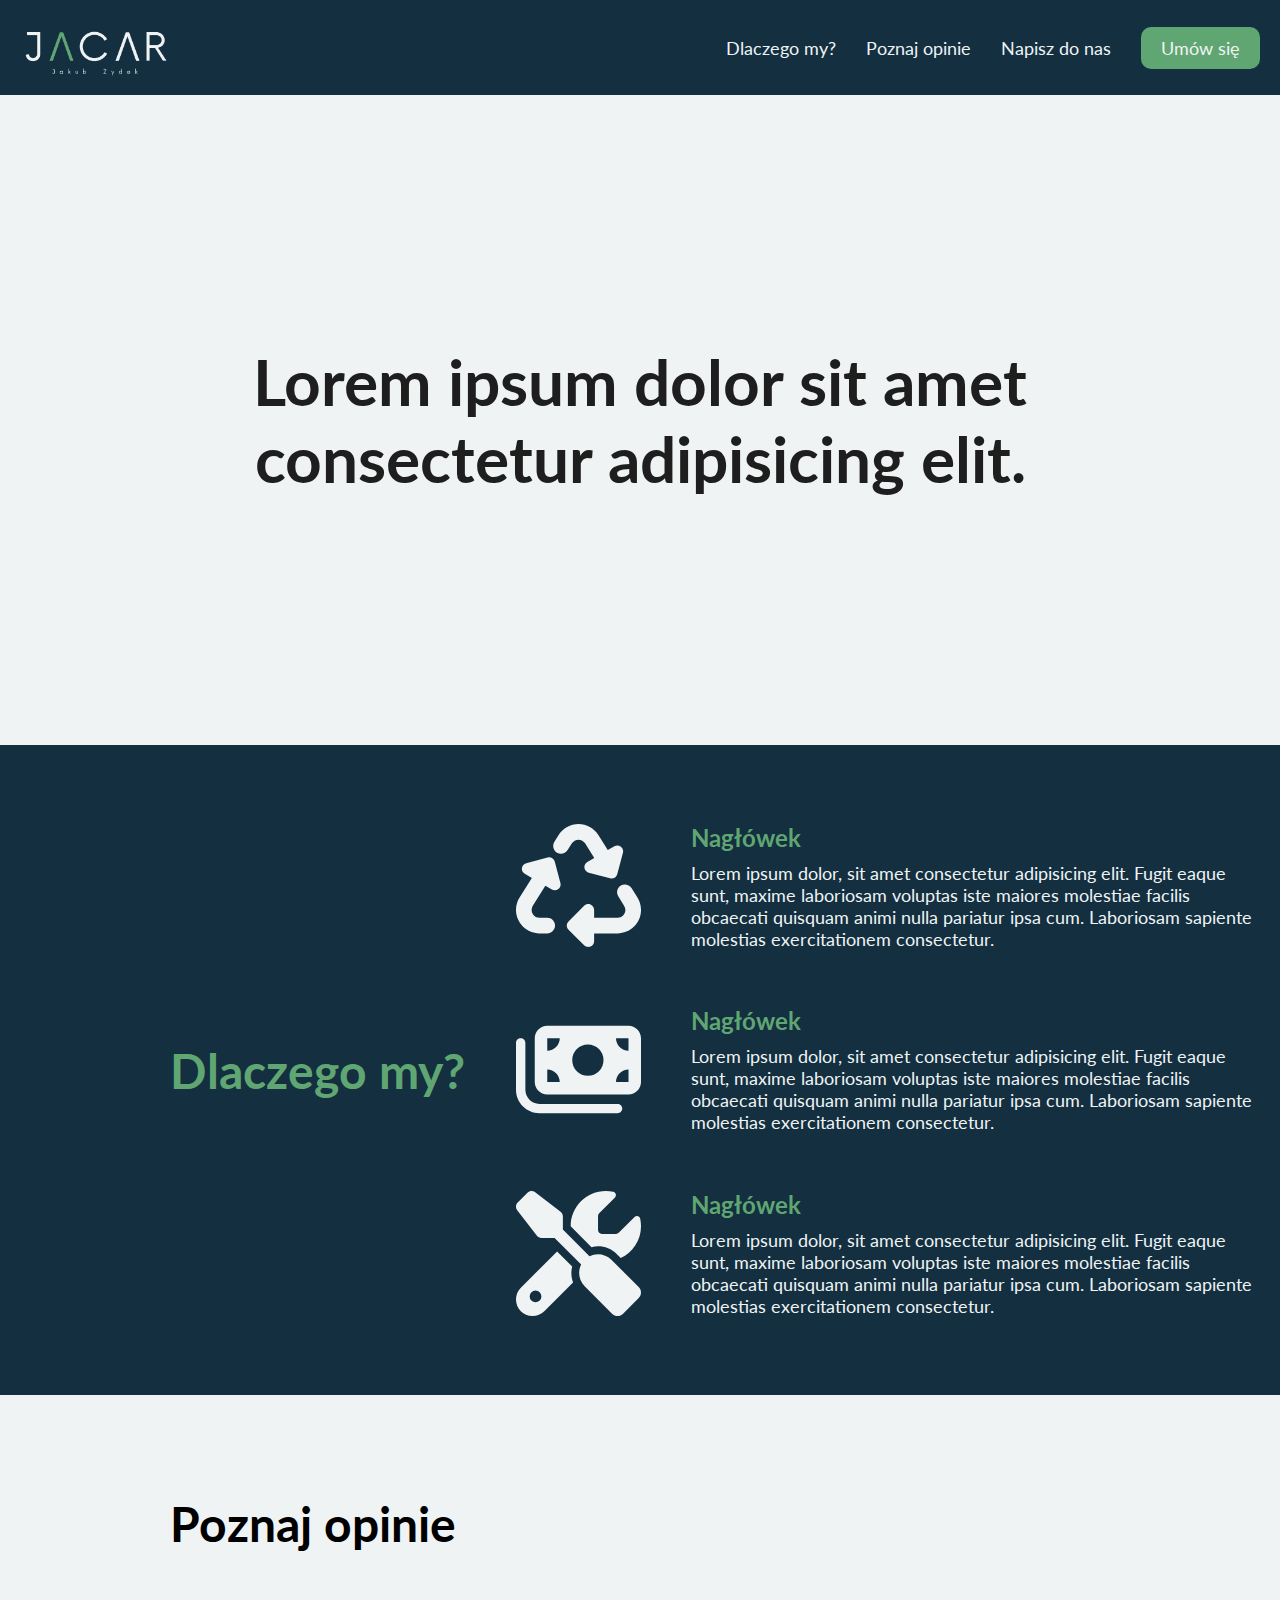
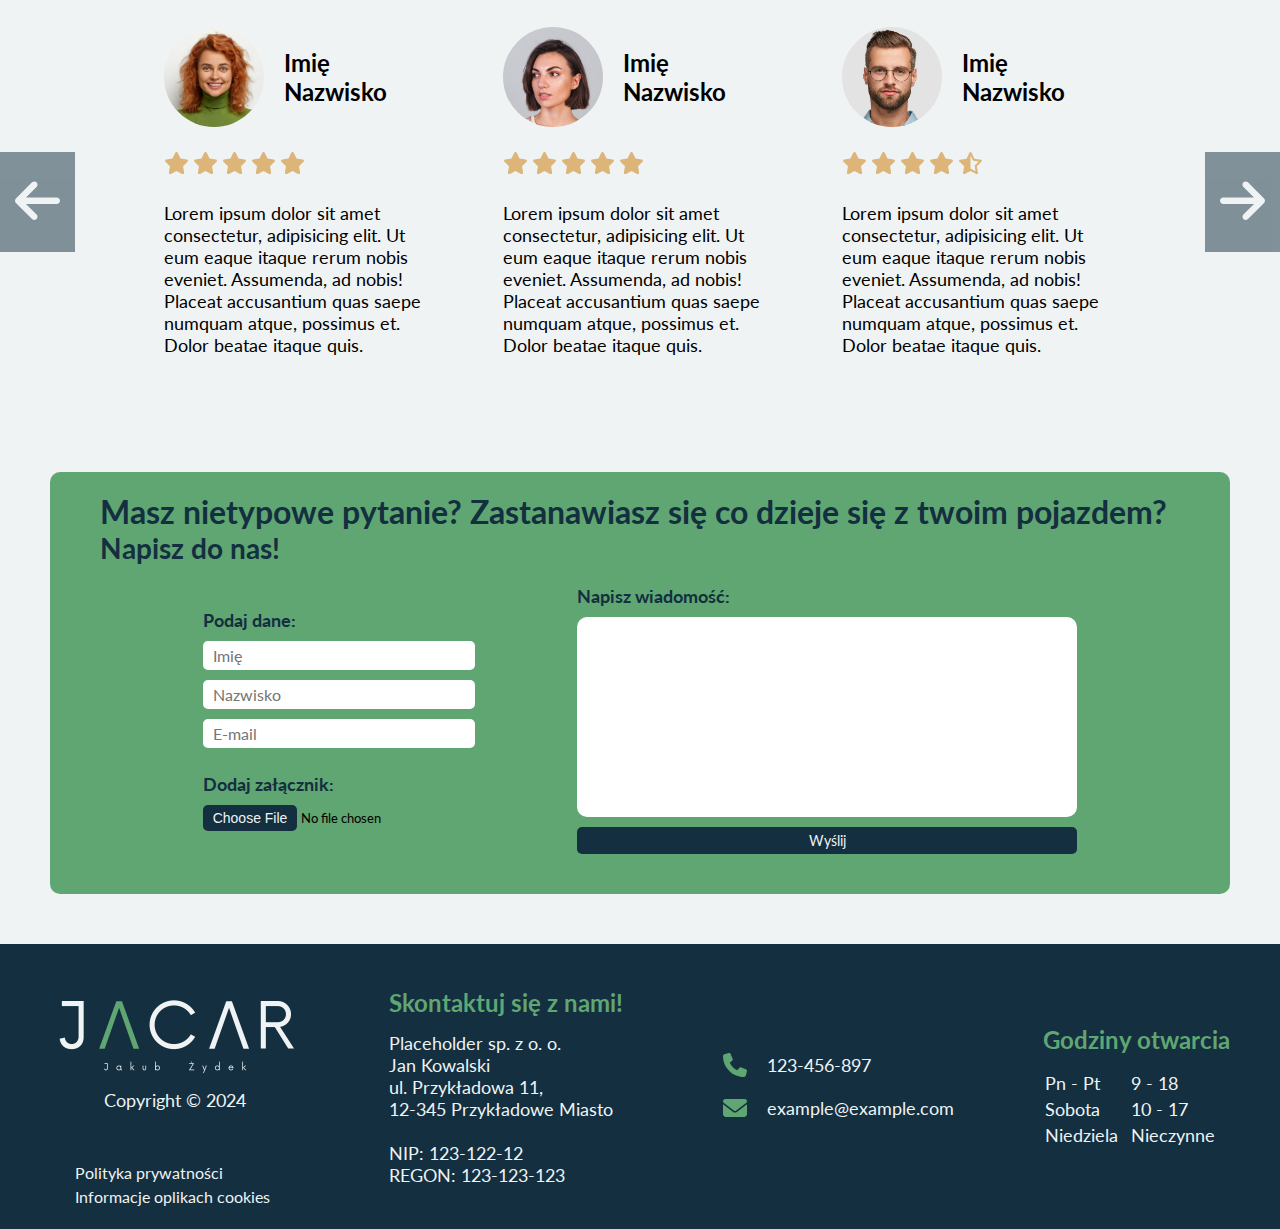
==== index.html @ 9bfd4aa4 "Initial commit" ====
<!DOCTYPE html>
<html lang="pl">
<head>
    <meta charset="UTF-8">
    <meta name="viewport" content="width=device-width, initial-scale=1.0">
    <title>Jacar - Warsztat Mechaniki Pojazdowej</title>
    <link rel="preconnect" href="https://fonts.googleapis.com">
    <link rel="preconnect" href="https://fonts.gstatic.com" crossorigin>
    <link href="https://fonts.googleapis.com/css2?family=Lato:ital,wght@0,100;0,300;0,400;0,700;0,900;1,100;1,300;1,400;1,700;1,900&display=swap" rel="stylesheet">
    <link rel="stylesheet" href="./style.css">
</head>
<body>
    <header>
        <nav>
            <img src="./assets/logo.png" alt="logo" class="logo-header">
            <ul class="menu">
                <li><a href="#why-us">Dlaczego my?</a></li> <!-- będzie: Strona główna -->
                <li><a href="#testimonials">Poznaj opinie</a></li> <!-- będzie: Poznaj ekipę -->
                <li><a href="#contact-form">Napisz do nas</a></li> <!-- będzie: Usługi -->
                <li><a href="#">Umów się</a></li>
            </ul>
        </nav>
        <div class="hero">
            <div class="hero-image">
                <h1>Lorem ipsum dolor sit amet consectetur adipisicing elit.</h1>
            </div>
        </div>
    </header>
    <main>
        <div id="why-us" class="why-us">
            <h2>Dlaczego my?</h2>
            <ul>
                <li>
                    <svg xmlns="http://www.w3.org/2000/svg" viewBox="0 0 512 512"><!--!Font Awesome Free 6.5.2 by @fontawesome - https://fontawesome.com License - https://fontawesome.com/license/free Copyright 2024 Fonticons, Inc.--><path d="M174.7 45.1C192.2 17 223 0 256 0s63.8 17 81.3 45.1l38.6 61.7 27-15.6c8.4-4.9 18.9-4.2 26.6 1.7s11.1 15.9 8.6 25.3l-23.4 87.4c-3.4 12.8-16.6 20.4-29.4 17l-87.4-23.4c-9.4-2.5-16.3-10.4-17.6-20s3.4-19.1 11.8-23.9l28.4-16.4L283 79c-5.8-9.3-16-15-27-15s-21.2 5.7-27 15l-17.5 28c-9.2 14.8-28.6 19.5-43.6 10.5c-15.3-9.2-20.2-29.2-10.7-44.4l17.5-28zM429.5 251.9c15-9 34.4-4.3 43.6 10.5l24.4 39.1c9.4 15.1 14.4 32.4 14.6 50.2c.3 53.1-42.7 96.4-95.8 96.4L320 448v32c0 9.7-5.8 18.5-14.8 22.2s-19.3 1.7-26.2-5.2l-64-64c-9.4-9.4-9.4-24.6 0-33.9l64-64c6.9-6.9 17.2-8.9 26.2-5.2s14.8 12.5 14.8 22.2v32l96.2 0c17.6 0 31.9-14.4 31.8-32c0-5.9-1.7-11.7-4.8-16.7l-24.4-39.1c-9.5-15.2-4.7-35.2 10.7-44.4zm-364.6-31L36 204.2c-8.4-4.9-13.1-14.3-11.8-23.9s8.2-17.5 17.6-20l87.4-23.4c12.8-3.4 26 4.2 29.4 17L182 241.2c2.5 9.4-.9 19.3-8.6 25.3s-18.2 6.6-26.6 1.7l-26.5-15.3L68.8 335.3c-3.1 5-4.8 10.8-4.8 16.7c-.1 17.6 14.2 32 31.8 32l32.2 0c17.7 0 32 14.3 32 32s-14.3 32-32 32l-32.2 0C42.7 448-.3 404.8 0 351.6c.1-17.8 5.1-35.1 14.6-50.2l50.3-80.5z"/></svg>
                    <div>
                        <h3>Nagłówek</h3>
                        <p>Lorem ipsum dolor, sit amet consectetur adipisicing elit. Fugit eaque sunt, maxime laboriosam voluptas iste maiores molestiae facilis obcaecati quisquam animi nulla pariatur ipsa cum. Laboriosam sapiente molestias exercitationem consectetur.</p>
                    </div>
                </li>
                <li>
                    <svg xmlns="http://www.w3.org/2000/svg" viewBox="0 0 640 512"><!--!Font Awesome Free 6.5.2 by @fontawesome - https://fontawesome.com License - https://fontawesome.com/license/free Copyright 2024 Fonticons, Inc.--><path d="M96 96V320c0 35.3 28.7 64 64 64H576c35.3 0 64-28.7 64-64V96c0-35.3-28.7-64-64-64H160c-35.3 0-64 28.7-64 64zm64 160c35.3 0 64 28.7 64 64H160V256zM224 96c0 35.3-28.7 64-64 64V96h64zM576 256v64H512c0-35.3 28.7-64 64-64zM512 96h64v64c-35.3 0-64-28.7-64-64zM288 208a80 80 0 1 1 160 0 80 80 0 1 1 -160 0zM48 120c0-13.3-10.7-24-24-24S0 106.7 0 120V360c0 66.3 53.7 120 120 120H520c13.3 0 24-10.7 24-24s-10.7-24-24-24H120c-39.8 0-72-32.2-72-72V120z"/></svg>
                    <div>
                        <h3>Nagłówek</h3>
                        <p>Lorem ipsum dolor, sit amet consectetur adipisicing elit. Fugit eaque sunt, maxime laboriosam voluptas iste maiores molestiae facilis obcaecati quisquam animi nulla pariatur ipsa cum. Laboriosam sapiente molestias exercitationem consectetur.</p>
                    </div>
                </li>
                <li>
                    <svg xmlns="http://www.w3.org/2000/svg" viewBox="0 0 512 512"><!--!Font Awesome Free 6.5.2 by @fontawesome - https://fontawesome.com License - https://fontawesome.com/license/free Copyright 2024 Fonticons, Inc.--><path d="M78.6 5C69.1-2.4 55.6-1.5 47 7L7 47c-8.5 8.5-9.4 22-2.1 31.6l80 104c4.5 5.9 11.6 9.4 19 9.4h54.1l109 109c-14.7 29-10 65.4 14.3 89.6l112 112c12.5 12.5 32.8 12.5 45.3 0l64-64c12.5-12.5 12.5-32.8 0-45.3l-112-112c-24.2-24.2-60.6-29-89.6-14.3l-109-109V104c0-7.5-3.5-14.5-9.4-19L78.6 5zM19.9 396.1C7.2 408.8 0 426.1 0 444.1C0 481.6 30.4 512 67.9 512c18 0 35.3-7.2 48-19.9L233.7 374.3c-7.8-20.9-9-43.6-3.6-65.1l-61.7-61.7L19.9 396.1zM512 144c0-10.5-1.1-20.7-3.2-30.5c-2.4-11.2-16.1-14.1-24.2-6l-63.9 63.9c-3 3-7.1 4.7-11.3 4.7H352c-8.8 0-16-7.2-16-16V102.6c0-4.2 1.7-8.3 4.7-11.3l63.9-63.9c8.1-8.1 5.2-21.8-6-24.2C388.7 1.1 378.5 0 368 0C288.5 0 224 64.5 224 144l0 .8 85.3 85.3c36-9.1 75.8 .5 104 28.7L429 274.5c49-23 83-72.8 83-130.5zM56 432a24 24 0 1 1 48 0 24 24 0 1 1 -48 0z"/></svg>
                    <div>
                        <h3>Nagłówek</h3>
                        <p>Lorem ipsum dolor, sit amet consectetur adipisicing elit. Fugit eaque sunt, maxime laboriosam voluptas iste maiores molestiae facilis obcaecati quisquam animi nulla pariatur ipsa cum. Laboriosam sapiente molestias exercitationem consectetur.</p>
                    </div>
                </li>
            </ul>
        </div>
        <div id="testimonials" class="testimonials">
            <h2>Poznaj opinie</h2>
            <div class="testimonials-slider">
                <button class="left-arrow">
                    <svg xmlns="http://www.w3.org/2000/svg" viewBox="0 0 448 512"><!--!Font Awesome Free 6.5.2 by @fontawesome - https://fontawesome.com License - https://fontawesome.com/license/free Copyright 2024 Fonticons, Inc.--><path d="M9.4 233.4c-12.5 12.5-12.5 32.8 0 45.3l160 160c12.5 12.5 32.8 12.5 45.3 0s12.5-32.8 0-45.3L109.2 288 416 288c17.7 0 32-14.3 32-32s-14.3-32-32-32l-306.7 0L214.6 118.6c12.5-12.5 12.5-32.8 0-45.3s-32.8-12.5-45.3 0l-160 160z"/></svg>
                </button>
                <div class="card">
                    <div class="testimonial-person">
                        <img src="./assets/testimonial-1.jpg" alt="profile picture">
                        <h3>Imię Nazwisko</h3>
                    </div>
                    <div class="rating">
                        <svg xmlns="http://www.w3.org/2000/svg" viewBox="0 0 576 512"><!--!Font Awesome Free 6.5.2 by @fontawesome - https://fontawesome.com License - https://fontawesome.com/license/free Copyright 2024 Fonticons, Inc.--><path d="M316.9 18C311.6 7 300.4 0 288.1 0s-23.4 7-28.8 18L195 150.3 51.4 171.5c-12 1.8-22 10.2-25.7 21.7s-.7 24.2 7.9 32.7L137.8 329 113.2 474.7c-2 12 3 24.2 12.9 31.3s23 8 33.8 2.3l128.3-68.5 128.3 68.5c10.8 5.7 23.9 4.9 33.8-2.3s14.9-19.3 12.9-31.3L438.5 329 542.7 225.9c8.6-8.5 11.7-21.2 7.9-32.7s-13.7-19.9-25.7-21.7L381.2 150.3 316.9 18z"/></svg>
                        <svg xmlns="http://www.w3.org/2000/svg" viewBox="0 0 576 512"><!--!Font Awesome Free 6.5.2 by @fontawesome - https://fontawesome.com License - https://fontawesome.com/license/free Copyright 2024 Fonticons, Inc.--><path d="M316.9 18C311.6 7 300.4 0 288.1 0s-23.4 7-28.8 18L195 150.3 51.4 171.5c-12 1.8-22 10.2-25.7 21.7s-.7 24.2 7.9 32.7L137.8 329 113.2 474.7c-2 12 3 24.2 12.9 31.3s23 8 33.8 2.3l128.3-68.5 128.3 68.5c10.8 5.7 23.9 4.9 33.8-2.3s14.9-19.3 12.9-31.3L438.5 329 542.7 225.9c8.6-8.5 11.7-21.2 7.9-32.7s-13.7-19.9-25.7-21.7L381.2 150.3 316.9 18z"/></svg>
                        <svg xmlns="http://www.w3.org/2000/svg" viewBox="0 0 576 512"><!--!Font Awesome Free 6.5.2 by @fontawesome - https://fontawesome.com License - https://fontawesome.com/license/free Copyright 2024 Fonticons, Inc.--><path d="M316.9 18C311.6 7 300.4 0 288.1 0s-23.4 7-28.8 18L195 150.3 51.4 171.5c-12 1.8-22 10.2-25.7 21.7s-.7 24.2 7.9 32.7L137.8 329 113.2 474.7c-2 12 3 24.2 12.9 31.3s23 8 33.8 2.3l128.3-68.5 128.3 68.5c10.8 5.7 23.9 4.9 33.8-2.3s14.9-19.3 12.9-31.3L438.5 329 542.7 225.9c8.6-8.5 11.7-21.2 7.9-32.7s-13.7-19.9-25.7-21.7L381.2 150.3 316.9 18z"/></svg>
                        <svg xmlns="http://www.w3.org/2000/svg" viewBox="0 0 576 512"><!--!Font Awesome Free 6.5.2 by @fontawesome - https://fontawesome.com License - https://fontawesome.com/license/free Copyright 2024 Fonticons, Inc.--><path d="M316.9 18C311.6 7 300.4 0 288.1 0s-23.4 7-28.8 18L195 150.3 51.4 171.5c-12 1.8-22 10.2-25.7 21.7s-.7 24.2 7.9 32.7L137.8 329 113.2 474.7c-2 12 3 24.2 12.9 31.3s23 8 33.8 2.3l128.3-68.5 128.3 68.5c10.8 5.7 23.9 4.9 33.8-2.3s14.9-19.3 12.9-31.3L438.5 329 542.7 225.9c8.6-8.5 11.7-21.2 7.9-32.7s-13.7-19.9-25.7-21.7L381.2 150.3 316.9 18z"/></svg>
                        <svg xmlns="http://www.w3.org/2000/svg" viewBox="0 0 576 512"><!--!Font Awesome Free 6.5.2 by @fontawesome - https://fontawesome.com License - https://fontawesome.com/license/free Copyright 2024 Fonticons, Inc.--><path d="M316.9 18C311.6 7 300.4 0 288.1 0s-23.4 7-28.8 18L195 150.3 51.4 171.5c-12 1.8-22 10.2-25.7 21.7s-.7 24.2 7.9 32.7L137.8 329 113.2 474.7c-2 12 3 24.2 12.9 31.3s23 8 33.8 2.3l128.3-68.5 128.3 68.5c10.8 5.7 23.9 4.9 33.8-2.3s14.9-19.3 12.9-31.3L438.5 329 542.7 225.9c8.6-8.5 11.7-21.2 7.9-32.7s-13.7-19.9-25.7-21.7L381.2 150.3 316.9 18z"/></svg>
                    </div>
                    <p>Lorem ipsum dolor sit amet consectetur, adipisicing elit. Ut eum eaque itaque rerum nobis eveniet. Assumenda, ad nobis! Placeat accusantium quas saepe numquam atque, possimus et. Dolor beatae itaque quis.</p>
                </div>
                <div class="card">
                    <div class="testimonial-person">
                        <img src="./assets/testimonial-2.jpg" alt="profile picture">
                        <h3>Imię Nazwisko</h3>
                    </div>
                    <div class="rating">
                        <svg xmlns="http://www.w3.org/2000/svg" viewBox="0 0 576 512"><!--!Font Awesome Free 6.5.2 by @fontawesome - https://fontawesome.com License - https://fontawesome.com/license/free Copyright 2024 Fonticons, Inc.--><path d="M316.9 18C311.6 7 300.4 0 288.1 0s-23.4 7-28.8 18L195 150.3 51.4 171.5c-12 1.8-22 10.2-25.7 21.7s-.7 24.2 7.9 32.7L137.8 329 113.2 474.7c-2 12 3 24.2 12.9 31.3s23 8 33.8 2.3l128.3-68.5 128.3 68.5c10.8 5.7 23.9 4.9 33.8-2.3s14.9-19.3 12.9-31.3L438.5 329 542.7 225.9c8.6-8.5 11.7-21.2 7.9-32.7s-13.7-19.9-25.7-21.7L381.2 150.3 316.9 18z"/></svg>
                        <svg xmlns="http://www.w3.org/2000/svg" viewBox="0 0 576 512"><!--!Font Awesome Free 6.5.2 by @fontawesome - https://fontawesome.com License - https://fontawesome.com/license/free Copyright 2024 Fonticons, Inc.--><path d="M316.9 18C311.6 7 300.4 0 288.1 0s-23.4 7-28.8 18L195 150.3 51.4 171.5c-12 1.8-22 10.2-25.7 21.7s-.7 24.2 7.9 32.7L137.8 329 113.2 474.7c-2 12 3 24.2 12.9 31.3s23 8 33.8 2.3l128.3-68.5 128.3 68.5c10.8 5.7 23.9 4.9 33.8-2.3s14.9-19.3 12.9-31.3L438.5 329 542.7 225.9c8.6-8.5 11.7-21.2 7.9-32.7s-13.7-19.9-25.7-21.7L381.2 150.3 316.9 18z"/></svg>
                        <svg xmlns="http://www.w3.org/2000/svg" viewBox="0 0 576 512"><!--!Font Awesome Free 6.5.2 by @fontawesome - https://fontawesome.com License - https://fontawesome.com/license/free Copyright 2024 Fonticons, Inc.--><path d="M316.9 18C311.6 7 300.4 0 288.1 0s-23.4 7-28.8 18L195 150.3 51.4 171.5c-12 1.8-22 10.2-25.7 21.7s-.7 24.2 7.9 32.7L137.8 329 113.2 474.7c-2 12 3 24.2 12.9 31.3s23 8 33.8 2.3l128.3-68.5 128.3 68.5c10.8 5.7 23.9 4.9 33.8-2.3s14.9-19.3 12.9-31.3L438.5 329 542.7 225.9c8.6-8.5 11.7-21.2 7.9-32.7s-13.7-19.9-25.7-21.7L381.2 150.3 316.9 18z"/></svg>
                        <svg xmlns="http://www.w3.org/2000/svg" viewBox="0 0 576 512"><!--!Font Awesome Free 6.5.2 by @fontawesome - https://fontawesome.com License - https://fontawesome.com/license/free Copyright 2024 Fonticons, Inc.--><path d="M316.9 18C311.6 7 300.4 0 288.1 0s-23.4 7-28.8 18L195 150.3 51.4 171.5c-12 1.8-22 10.2-25.7 21.7s-.7 24.2 7.9 32.7L137.8 329 113.2 474.7c-2 12 3 24.2 12.9 31.3s23 8 33.8 2.3l128.3-68.5 128.3 68.5c10.8 5.7 23.9 4.9 33.8-2.3s14.9-19.3 12.9-31.3L438.5 329 542.7 225.9c8.6-8.5 11.7-21.2 7.9-32.7s-13.7-19.9-25.7-21.7L381.2 150.3 316.9 18z"/></svg>
                        <svg xmlns="http://www.w3.org/2000/svg" viewBox="0 0 576 512"><!--!Font Awesome Free 6.5.2 by @fontawesome - https://fontawesome.com License - https://fontawesome.com/license/free Copyright 2024 Fonticons, Inc.--><path d="M316.9 18C311.6 7 300.4 0 288.1 0s-23.4 7-28.8 18L195 150.3 51.4 171.5c-12 1.8-22 10.2-25.7 21.7s-.7 24.2 7.9 32.7L137.8 329 113.2 474.7c-2 12 3 24.2 12.9 31.3s23 8 33.8 2.3l128.3-68.5 128.3 68.5c10.8 5.7 23.9 4.9 33.8-2.3s14.9-19.3 12.9-31.3L438.5 329 542.7 225.9c8.6-8.5 11.7-21.2 7.9-32.7s-13.7-19.9-25.7-21.7L381.2 150.3 316.9 18z"/></svg>
                    </div>
                    <p>Lorem ipsum dolor sit amet consectetur, adipisicing elit. Ut eum eaque itaque rerum nobis eveniet. Assumenda, ad nobis! Placeat accusantium quas saepe numquam atque, possimus et. Dolor beatae itaque quis.</p>
                </div>
                <div class="card">
                    <div class="testimonial-person">
                        <img src="./assets/testimonial-3.jpg" alt="profile picture">
                        <h3>Imię Nazwisko</h3>
                    </div>
                    <div class="rating">
                        <svg xmlns="http://www.w3.org/2000/svg" viewBox="0 0 576 512"><!--!Font Awesome Free 6.5.2 by @fontawesome - https://fontawesome.com License - https://fontawesome.com/license/free Copyright 2024 Fonticons, Inc.--><path d="M316.9 18C311.6 7 300.4 0 288.1 0s-23.4 7-28.8 18L195 150.3 51.4 171.5c-12 1.8-22 10.2-25.7 21.7s-.7 24.2 7.9 32.7L137.8 329 113.2 474.7c-2 12 3 24.2 12.9 31.3s23 8 33.8 2.3l128.3-68.5 128.3 68.5c10.8 5.7 23.9 4.9 33.8-2.3s14.9-19.3 12.9-31.3L438.5 329 542.7 225.9c8.6-8.5 11.7-21.2 7.9-32.7s-13.7-19.9-25.7-21.7L381.2 150.3 316.9 18z"/></svg>
                        <svg xmlns="http://www.w3.org/2000/svg" viewBox="0 0 576 512"><!--!Font Awesome Free 6.5.2 by @fontawesome - https://fontawesome.com License - https://fontawesome.com/license/free Copyright 2024 Fonticons, Inc.--><path d="M316.9 18C311.6 7 300.4 0 288.1 0s-23.4 7-28.8 18L195 150.3 51.4 171.5c-12 1.8-22 10.2-25.7 21.7s-.7 24.2 7.9 32.7L137.8 329 113.2 474.7c-2 12 3 24.2 12.9 31.3s23 8 33.8 2.3l128.3-68.5 128.3 68.5c10.8 5.7 23.9 4.9 33.8-2.3s14.9-19.3 12.9-31.3L438.5 329 542.7 225.9c8.6-8.5 11.7-21.2 7.9-32.7s-13.7-19.9-25.7-21.7L381.2 150.3 316.9 18z"/></svg>
                        <svg xmlns="http://www.w3.org/2000/svg" viewBox="0 0 576 512"><!--!Font Awesome Free 6.5.2 by @fontawesome - https://fontawesome.com License - https://fontawesome.com/license/free Copyright 2024 Fonticons, Inc.--><path d="M316.9 18C311.6 7 300.4 0 288.1 0s-23.4 7-28.8 18L195 150.3 51.4 171.5c-12 1.8-22 10.2-25.7 21.7s-.7 24.2 7.9 32.7L137.8 329 113.2 474.7c-2 12 3 24.2 12.9 31.3s23 8 33.8 2.3l128.3-68.5 128.3 68.5c10.8 5.7 23.9 4.9 33.8-2.3s14.9-19.3 12.9-31.3L438.5 329 542.7 225.9c8.6-8.5 11.7-21.2 7.9-32.7s-13.7-19.9-25.7-21.7L381.2 150.3 316.9 18z"/></svg>
                        <svg xmlns="http://www.w3.org/2000/svg" viewBox="0 0 576 512"><!--!Font Awesome Free 6.5.2 by @fontawesome - https://fontawesome.com License - https://fontawesome.com/license/free Copyright 2024 Fonticons, Inc.--><path d="M316.9 18C311.6 7 300.4 0 288.1 0s-23.4 7-28.8 18L195 150.3 51.4 171.5c-12 1.8-22 10.2-25.7 21.7s-.7 24.2 7.9 32.7L137.8 329 113.2 474.7c-2 12 3 24.2 12.9 31.3s23 8 33.8 2.3l128.3-68.5 128.3 68.5c10.8 5.7 23.9 4.9 33.8-2.3s14.9-19.3 12.9-31.3L438.5 329 542.7 225.9c8.6-8.5 11.7-21.2 7.9-32.7s-13.7-19.9-25.7-21.7L381.2 150.3 316.9 18z"/></svg>
                        <svg xmlns="http://www.w3.org/2000/svg" viewBox="0 0 576 512"><!--!Font Awesome Free 6.5.2 by @fontawesome - https://fontawesome.com License - https://fontawesome.com/license/free Copyright 2024 Fonticons, Inc.--><path d="M309.5 13.5C305.5 5.2 297.1 0 287.9 0s-17.6 5.2-21.6 13.5L197.7 154.8 44.5 177.5c-9 1.3-16.5 7.6-19.3 16.3s-.5 18.1 5.9 24.5L142.2 328.4 116 483.9c-1.5 9 2.2 18.1 9.7 23.5s17.3 6 25.3 1.7l137-73.2 137 73.2c8.1 4.3 17.9 3.7 25.3-1.7s11.2-14.5 9.7-23.5L433.6 328.4 544.8 218.2c6.5-6.4 8.7-15.9 5.9-24.5s-10.3-14.9-19.3-16.3L378.1 154.8 309.5 13.5zM288 384.7V79.1l52.5 108.1c3.5 7.1 10.2 12.1 18.1 13.3l118.3 17.5L391 303c-5.5 5.5-8.1 13.3-6.8 21l20.2 119.6L299.2 387.5c-3.5-1.9-7.4-2.8-11.2-2.8z"/></svg>
                    </div>
                    <p>Lorem ipsum dolor sit amet consectetur, adipisicing elit. Ut eum eaque itaque rerum nobis eveniet. Assumenda, ad nobis! Placeat accusantium quas saepe numquam atque, possimus et. Dolor beatae itaque quis.</p>
                </div>
                <button class="right-arrow">
                    <svg xmlns="http://www.w3.org/2000/svg" viewBox="0 0 448 512"><!--!Font Awesome Free 6.5.2 by @fontawesome - https://fontawesome.com License - https://fontawesome.com/license/free Copyright 2024 Fonticons, Inc.--><path d="M438.6 278.6c12.5-12.5 12.5-32.8 0-45.3l-160-160c-12.5-12.5-32.8-12.5-45.3 0s-12.5 32.8 0 45.3L338.8 224 32 224c-17.7 0-32 14.3-32 32s14.3 32 32 32l306.7 0L233.4 393.4c-12.5 12.5-12.5 32.8 0 45.3s32.8 12.5 45.3 0l160-160z"/></svg>
                </button>
            </div>
        </div>
        <div id="contact-form" class="contact-form">
            <h2>Masz nietypowe pytanie? Zastanawiasz się co dzieje się z twoim pojazdem?</h2>
            <h3>Napisz do nas!</h3>
            <form action="#">
                <div class="left-side">
                    <label for="first-name">Podaj dane:</label>
                    <input type="text" id="first-name" placeholder="Imię">
                    <input type="text" placeholder="Nazwisko">
                    <input type="email" placeholder="E-mail">
                    <div class="attachment">
                        <label for="attach">Dodaj załącznik:</label><br>
                        <input type="file" id="attach">
                    </div>
                </div>
                <div class="right-side">
                    <label for="message">Napisz wiadomość:</label>
                    <textarea id="message"></textarea>
                    <button type="submit">Wyślij</button>
                    </div>
            </form>
        </div>
    </main>
    <footer>
        <div class="logo-section">
            <img src="./assets/logo.png" alt="logo" class="logo-footer">
            <h4>Copyright &copy; 2024</h4>
            <a href="#">Polityka prywatności</a><br>
            <a href="#">Informacje oplikach cookies</a>
        </div>
        <div class="contact-us">
            <div>
                <h3>Skontaktuj się z nami!</h3>
                <p>
                    Placeholder sp. z o. o.<br>
                    Jan Kowalski<br>
                    ul. Przykładowa 11,<br>
                    12-345 Przykładowe Miasto<br>
                    <br>
                    NIP: 123-122-12<br>
                    REGON: 123-123-123
                </p>
            </div>
            <div>
                <div class="phone-number-with-icon">
                    <svg xmlns="http://www.w3.org/2000/svg" viewBox="0 0 512 512"><!--!Font Awesome Free 6.5.2 by @fontawesome - https://fontawesome.com License - https://fontawesome.com/license/free Copyright 2024 Fonticons, Inc.--><path d="M164.9 24.6c-7.7-18.6-28-28.5-47.4-23.2l-88 24C12.1 30.2 0 46 0 64C0 311.4 200.6 512 448 512c18 0 33.8-12.1 38.6-29.5l24-88c5.3-19.4-4.6-39.7-23.2-47.4l-96-40c-16.3-6.8-35.2-2.1-46.3 11.6L304.7 368C234.3 334.7 177.3 277.7 144 207.3L193.3 167c13.7-11.2 18.4-30 11.6-46.3l-40-96z"/></svg>
                    <p>123-456-897</p>
                </div>
                <br>
                <div class="e-mail-with-icon">
                    <svg xmlns="http://www.w3.org/2000/svg" viewBox="0 0 512 512"><!--!Font Awesome Free 6.5.2 by @fontawesome - https://fontawesome.com License - https://fontawesome.com/license/free Copyright 2024 Fonticons, Inc.--><path d="M48 64C21.5 64 0 85.5 0 112c0 15.1 7.1 29.3 19.2 38.4L236.8 313.6c11.4 8.5 27 8.5 38.4 0L492.8 150.4c12.1-9.1 19.2-23.3 19.2-38.4c0-26.5-21.5-48-48-48H48zM0 176V384c0 35.3 28.7 64 64 64H448c35.3 0 64-28.7 64-64V176L294.4 339.2c-22.8 17.1-54 17.1-76.8 0L0 176z"/></svg>
                    <p>example@example.com</p>
                </div>
            </div>
        </div>
        <div class="opening-hours">
            <h3>Godziny otwarcia</h3>
            <table>
                <tr>
                    <td>Pn - Pt</td>
                    <td>9 - 18</td>
                </tr>
                <tr>
                    <td>Sobota</td>
                    <td>10 - 17</td>
                </tr>
                <tr>
                    <td>Niedziela</td>
                    <td>Nieczynne</td>
                </tr>
            </table>
        </div>
    </footer>
</body>
</html>
---- style.css ----
* {
    margin: 0;
    padding: 0;
    box-sizing: border-box;
    font-family: "Lato", sans-serif;
}

html, body {
    background-color: #eff3f4;
}

a:link { 
    text-decoration: none; 
}

a:visited { 
    text-decoration: none; 
}

a:hover { 
    text-decoration: none; 
} 

a:active { 
    text-decoration: none; 
}

li {
    list-style: none;
}

/* nav */

nav {
    padding: 10px 20px;
    background-color: #132f40;
    display: flex;
    justify-content: space-between;
    align-items: center;
}

.logo-header {
    width: 150px;
}

.menu {
    display: flex;
    gap: 30px;
    align-items: center;
}

.menu li a {
    color: #eff3f4;
    font-size: 18px;
}

.menu li:last-child {
    background-color: #60a672;
    padding: 10px 20px;
    border-radius: 10px;
}

/* hero */

.hero {
    height: 650px;
    position: relative;
}

.hero-image {
    background-image: url('./assets/hero-img.jpg');
    background-size: cover;
    height: 100%;
    display: flex;
    justify-content: center;
    align-items: center;
}

.hero-image h1 {
    font-size: 64px;
    max-width: 80%;
    text-align: center;
    color: #1e1e1e;
}

/* dlaczego my */

.why-us {
    height: 650px;
    background-color: #132f40;
    display: flex;
    justify-content: space-between;
    padding: 50px 20px;
    margin-bottom: 50px;
}

.why-us h2 {
    display: flex;
    align-items: center;
    width: 40%;
    color: #60a672;
    font-size: 48px;
    padding-left: 150px;
}

.why-us ul {
    width: 60%;
    display: flex;
    flex-direction: column;
    justify-content: space-around;
}

.why-us svg {
    flex-shrink: 1;
    max-width: 125px;
    height: auto;
    fill: #eff3f4;
}

.why-us li {
    display: flex;
    gap: 50px;
}

.why-us li h3 {
    color: #60a672;
    font-size: 24px;
    margin-bottom: 10px;
}

.why-us li p {
    color: #eff3f4;
    font-size: 18px;
}

/* poznaj opinie */

.testimonials {
    padding: 50px 0;
}

.testimonials h2 {
    font-size: 48px;
    padding-left: 170px;
    margin-bottom: 50px;
}

.testimonials-slider {
    display: flex;
    justify-content: center;
    position: relative;
    padding: 0 100px;
    height: 400px;
    gap: 15px;
}

.testimonials-slider .left-arrow, .testimonials-slider .right-arrow {
    position: absolute;
    height: 100px;
    width: 75px;
    border-style: none;
    padding: 15px;
    background-color: #132f40;
    opacity: 50%;
    cursor: pointer;
}

.left-arrow svg, .right-arrow svg {
    fill: #eff3f4;
}

.testimonials-slider .left-arrow {
    top: 150px;
    left: 0;
}

.testimonials-slider .right-arrow {
    top: 150px;
    right: 0;
}

.card {
    padding: 25px;
    max-width: 30%;
}

.card h3 {
    font-size: 24px;
}

.card .rating svg {
    fill: #ddb579;
    width: 25px;
}

.card img {
    width: 100px;
    height: 100px;
    border-radius: 50%;
    object-fit: cover;
}

.testimonial-person {
    display: flex;
    align-items: center;
    gap: 20px;
    margin-bottom: 25px;
}

.rating {
    margin-bottom: 25px;
}

.card p {
    font-size: 18px;
}

/* form */

.contact-form {
    padding: 20px 50px;
    margin: 20px 50px 50px 50px;
    border-radius: 10px;
    background-color: #60a672;
}

.contact-form h2 {
    font-size: 32px;
    color: #132f40;
}

.contact-form h3 {
    font-size: 28px;
    color: #132f40;
}

.contact-form label {
    color: #132f40;
    font-weight: 700;
    font-size: 18px;
}

.contact-form form {
    display: flex;
    margin: 20px 0;
    justify-content: space-evenly;
    align-items: center;
}

.contact-form .left-side, .contact-form .right-side {
    display: flex;
    flex-direction: column;
    gap: 10px;
}

.contact-form .left-side > input {
    padding: 5px 10px;
    border: none;
    border-radius: 5px;
    font-size: 16px;
}

.attachment {
    margin-top: 15px;
}

.attachment input {
    margin-top: 10px;
    cursor: pointer;
}

.contact-form textarea {
    border: none;
    resize: none;
    height: 200px;
    width: 500px;
    border-radius: 10px;
    padding: 10px;
    font-size: 16px;
}

.attachment input::file-selector-button, .contact-form button {
    background-color: #132f40;
    border: none;
    color: #eff3f4;
    padding: 5px 10px;
    border-radius: 5px;
    cursor: pointer;
    font-size: 14px;
}

/* footer */

footer {
    background-color: #132f40;
    display: flex;
    justify-content: space-between;
    align-items: center;
    padding: 20px 50px;
    color: #eff3f4;
}

footer a {
    color: #eff3f4;
}

footer h3 {
    color: #60a672;
    font-size: 24px;
    margin-bottom: 15px;
}

footer p, footer table, footer h4 {
    font-size: 18px;
}

.logo-footer {
    width: 250px;
    display: block;
    margin: 0 auto;
}

footer .logo-section h4 {
    font-weight: 400;
    text-align: center;
    margin-bottom: 50px;
}

footer .logo-section a {
    font-size: 16px;
    margin-left: 25px;
    line-height: 24px;
}

.contact-us {
    display: flex;
    align-items: center;
    gap: 100px;
}

footer svg {
    width: 24px;
    display: inline;
    flex-shrink: 0;
    fill: #60a672;
}

footer .phone-number-with-icon, footer .e-mail-with-icon {
    display: flex;
    align-items: center;
    gap: 20px;
}

.opening-hours table {
    width: 100%;
}

.opening-hours table {
    line-height: 24px;
}
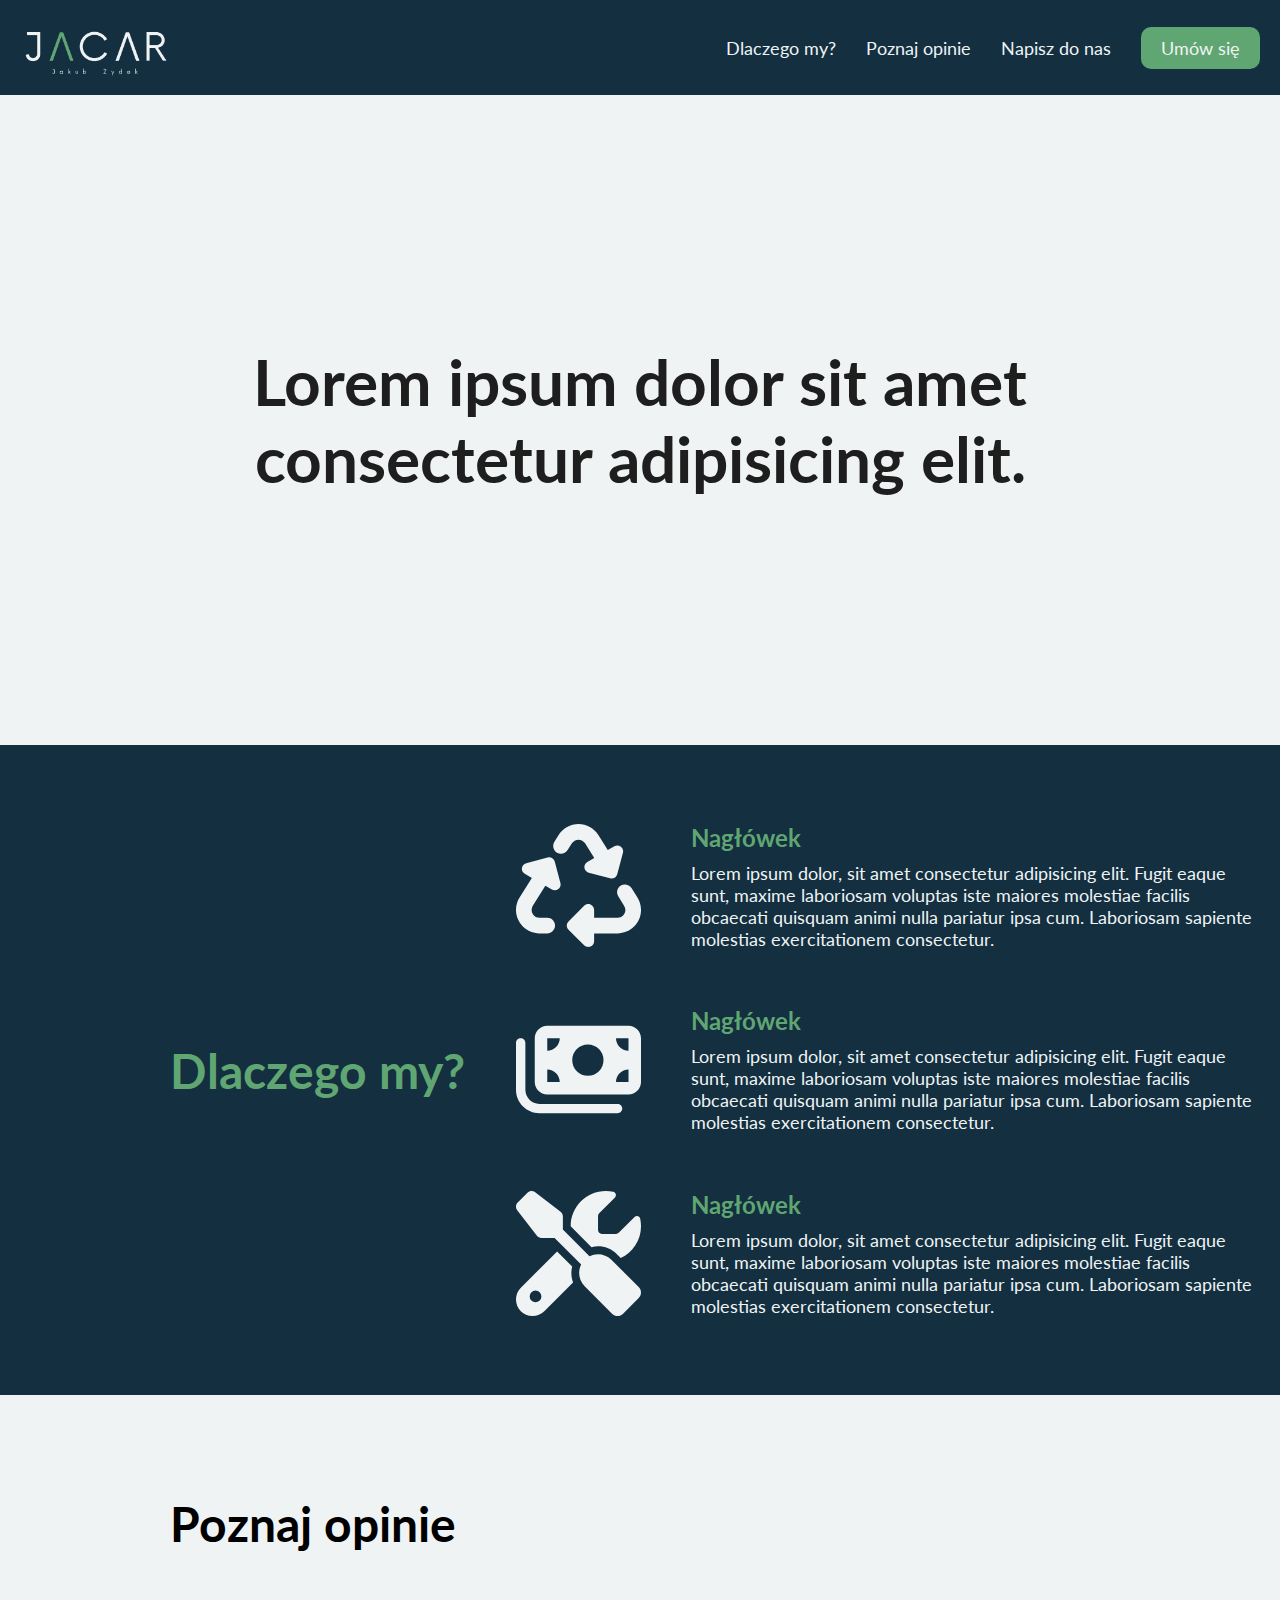
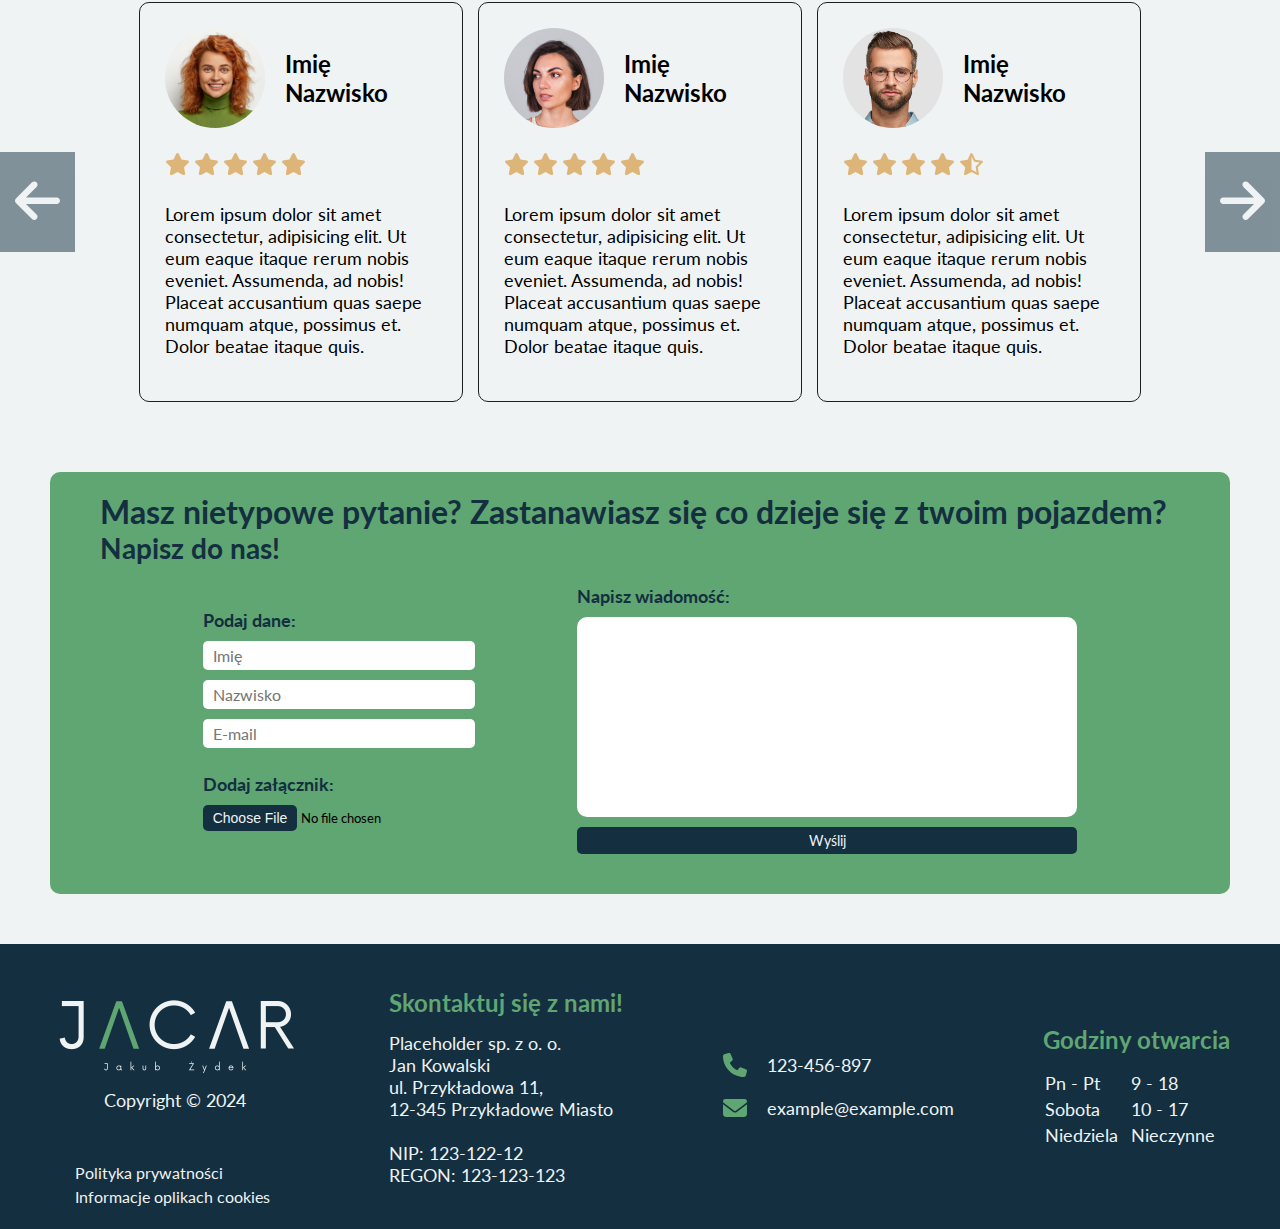
==== commit eed0e681: "Added responsiveness to index.html" ====
--- a/index.html
+++ b/index.html
@@ -8,17 +8,27 @@
     <link rel="preconnect" href="https://fonts.gstatic.com" crossorigin>
     <link href="https://fonts.googleapis.com/css2?family=Lato:ital,wght@0,100;0,300;0,400;0,700;0,900;1,100;1,300;1,400;1,700;1,900&display=swap" rel="stylesheet">
     <link rel="stylesheet" href="./style.css">
+    <link rel="stylesheet" href="./style-breakpoints.css">
 </head>
 <body>
     <header>
         <nav>
             <img src="./assets/logo.png" alt="logo" class="logo-header">
             <ul class="menu">
-                <li><a href="#why-us">Dlaczego my?</a></li> <!-- będzie: Strona główna -->
-                <li><a href="#testimonials">Poznaj opinie</a></li> <!-- będzie: Poznaj ekipę -->
-                <li><a href="#contact-form">Napisz do nas</a></li> <!-- będzie: Usługi -->
+                <li><a href="#why-us">Dlaczego my?</a></li>
+                <li><a href="#testimonials">Poznaj opinie</a></li>
+                <li><a href="#contact-form">Napisz do nas</a></li>
                 <li><a href="#">Umów się</a></li>
-            </ul>
+              </ul>
+              <div class="menu-toggle">
+                <svg xmlns="http://www.w3.org/2000/svg" viewBox="0 0 448 512"><!--!Font Awesome Free 6.5.2 by @fontawesome - https://fontawesome.com License - https://fontawesome.com/license/free Copyright 2024 Fonticons, Inc.--><path d="M0 96C0 78.3 14.3 64 32 64H416c17.7 0 32 14.3 32 32s-14.3 32-32 32H32C14.3 128 0 113.7 0 96zM0 256c0-17.7 14.3-32 32-32H416c17.7 0 32 14.3 32 32s-14.3 32-32 32H32c-17.7 0-32-14.3-32-32zM448 416c0 17.7-14.3 32-32 32H32c-17.7 0-32-14.3-32-32s14.3-32 32-32H416c17.7 0 32 14.3 32 32z"/></svg>
+              </div>
+              <ul class="menu-dropdown">
+                <li><a href="#why-us">Dlaczego my?</a></li>
+                <li><a href="#testimonials">Poznaj opinie</a></li>
+                <li><a href="#contact-form">Napisz do nas</a></li>
+                <li><a href="#">Umów się</a></li>
+              </ul>
         </nav>
         <div class="hero">
             <div class="hero-image">
@@ -178,5 +188,7 @@
             </table>
         </div>
     </footer>
+
+    <script src="./index.js"></script>
 </body>
 </html>--- a/style.css
+++ b/style.css
@@ -37,6 +37,7 @@
     display: flex;
     justify-content: space-between;
     align-items: center;
+    position: relative;
 }
 
 .logo-header {
@@ -58,6 +59,14 @@
     background-color: #60a672;
     padding: 10px 20px;
     border-radius: 10px;
+}
+
+.menu-toggle {
+    display: none;
+}
+
+.menu-dropdown {
+    display: none;
 }
 
 /* hero */
@@ -182,6 +191,8 @@
 .card {
     padding: 25px;
     max-width: 30%;
+    border: 1px solid #1e1e1e;
+    border-radius: 10px;
 }
 
 .card h3 {
--- a/style-breakpoints.css
+++ b/style-breakpoints.css
@@ -0,0 +1,165 @@
+/* tablets */
+
+@media (max-width: 1140px) {
+  .hero h1 {
+    font-size: 48px;
+  }
+
+  .why-us {
+    flex-direction: column;
+    justify-content: center;
+    align-items: center;
+    gap: 50px;
+    padding: 20px 50px;
+  }
+
+  .why-us h2 {
+    padding-left: 0;
+    text-align: center;
+  }
+
+  .why-us h2, .why-us ul {
+    width: auto;
+  }
+
+  .why-us ul {
+    gap: 20px;
+  }
+
+  .why-us svg {
+    max-width: 100px;
+  }
+
+  .testimonials h2 {
+    padding-left: 0;
+    text-align: center;
+  }
+
+  .testimonials-slider {
+    padding: 0;
+  }
+
+  .testimonials-slider .card:nth-child(2), .testimonials-slider .card:nth-child(4) {
+    display: none;
+  }
+
+  .testimonials-slider .card {
+    max-width: 50%;
+  }
+
+  .testimonial-person {
+    display: flex;
+    flex-direction: column;
+    align-items: center;
+    gap: 10px;
+  }
+
+  .card .rating {
+    display: flex;
+    justify-content: center;
+    align-items: center;
+  }
+
+  .contact-form h2 {
+    font-size: 26px;
+  }
+
+  .contact-form h3 {
+    font-size: 20px;
+  }
+
+  .contact-form form {
+    flex-direction: column;
+    gap: 20px;
+  }
+
+  .contact-form .left-side, .contact-form .right-side {
+    justify-content: center;
+    align-items: center;
+    text-align: center;
+  }
+
+  .contact-form input, .contact-form button {
+    width: 100%;
+  }
+  
+  footer {
+    flex-direction: column;
+    gap: 20px;
+    padding: 20px 50px;
+  }
+
+  footer .contact-us {
+    flex-direction: column;
+    gap: 20px;
+  }
+}
+
+/* phones */
+
+@media (max-width: 721px) {
+
+    nav {
+        padding-right: 65px;
+    }
+
+    .menu {
+        display: none;
+    }
+
+    .menu-toggle {
+        display: block;
+        cursor: pointer;
+    }
+
+    .menu-dropdown.active {
+        display: block;
+        position: absolute;
+        background-color: #132f40;
+        padding: 15px 30px;
+        top: 80px;
+        border-radius: 10px;
+        right: 0;
+        z-index: 999;
+    }
+
+    .menu-dropdown.active ul {
+        display: flex;
+        flex-direction: column;
+    }
+
+    .menu-dropdown.active a {
+        color: #eff3f4;
+        font-size: 18px;
+    }
+
+    .menu-dropdown.active li {
+        margin-top: 10px;
+        display: flex;
+        justify-content: center;
+    }
+
+    .menu-dropdown.active li:last-child {
+        margin-top: 20px;
+        background-color: #60a672;
+        padding: 5px 10px;
+        border-radius: 10px;
+    }
+
+    .menu-toggle svg {
+        width: 25px;
+        fill: #eff3f4;
+    }
+
+    .why-us {
+        height: auto;
+    }
+
+    .testimonials, .testimonials-slider {
+        height: auto;
+    }
+
+    .contact-form textarea {
+        width: 350px;
+    }
+}
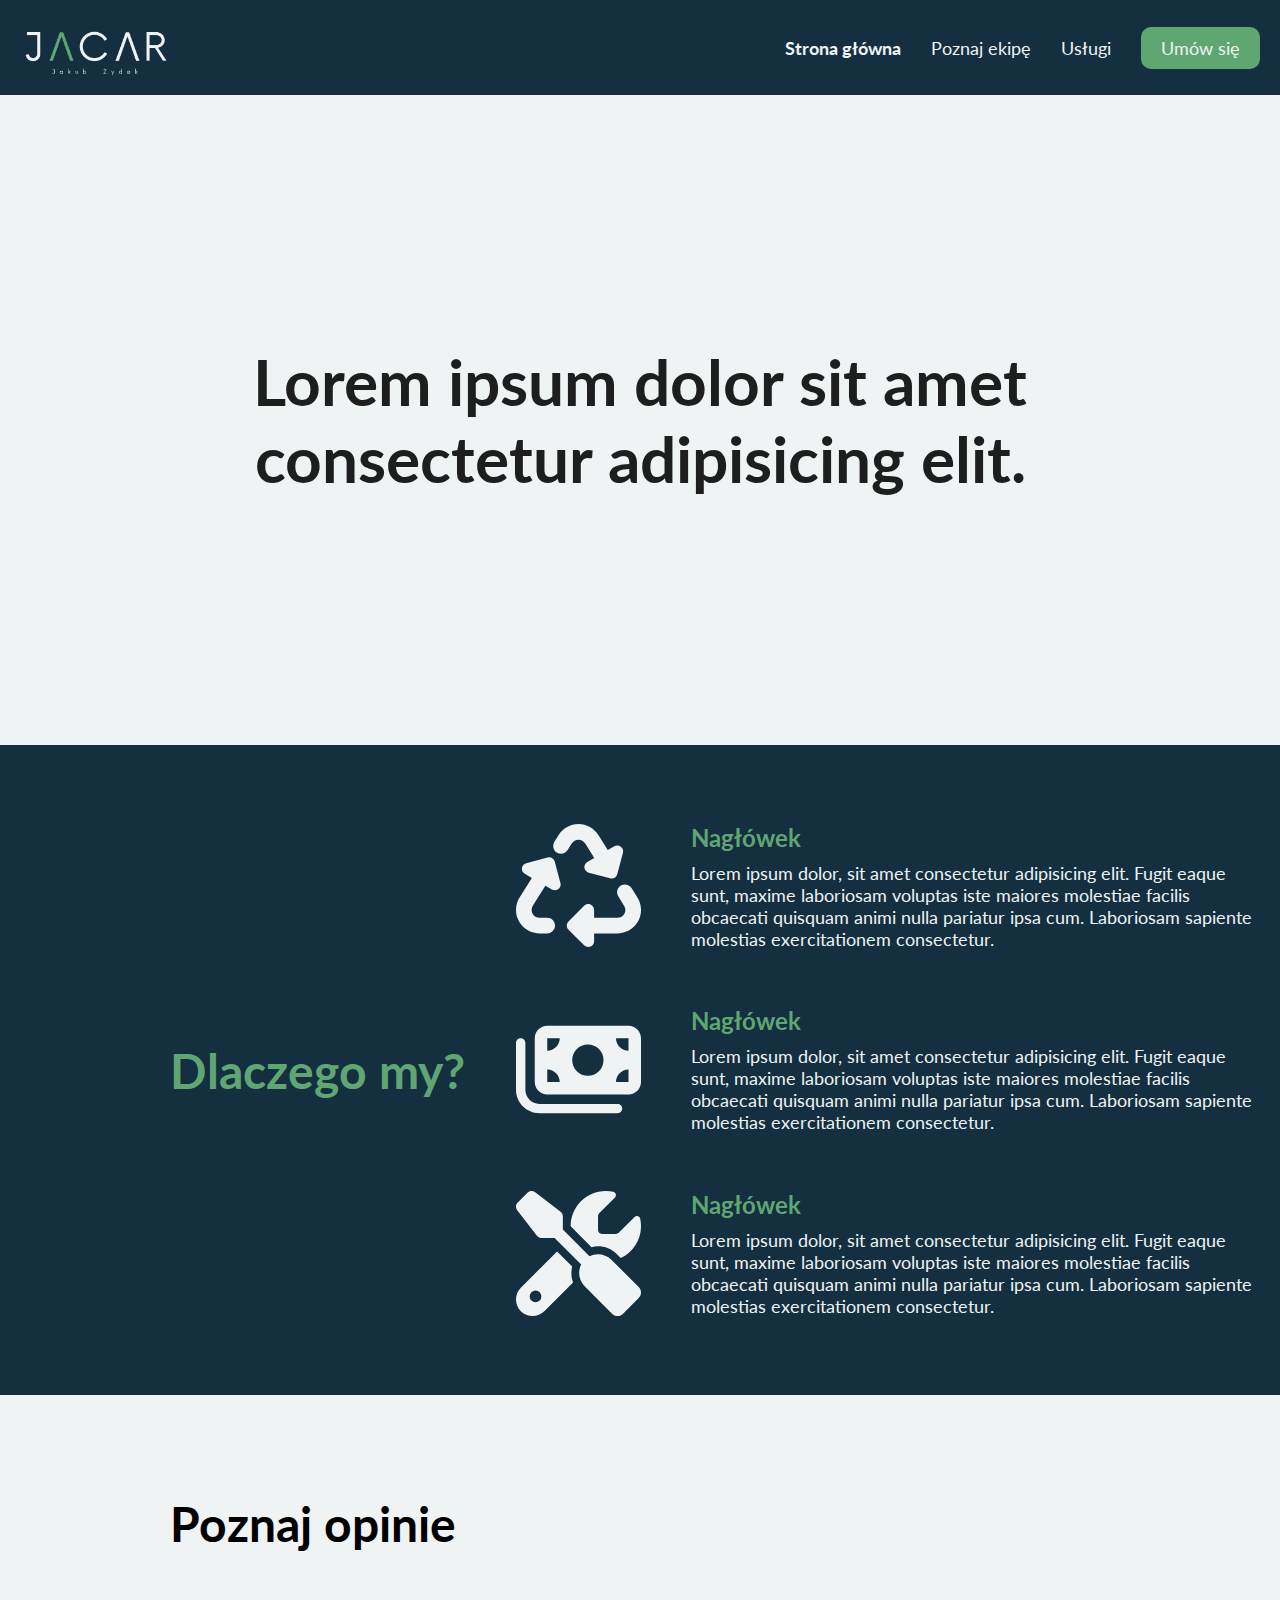
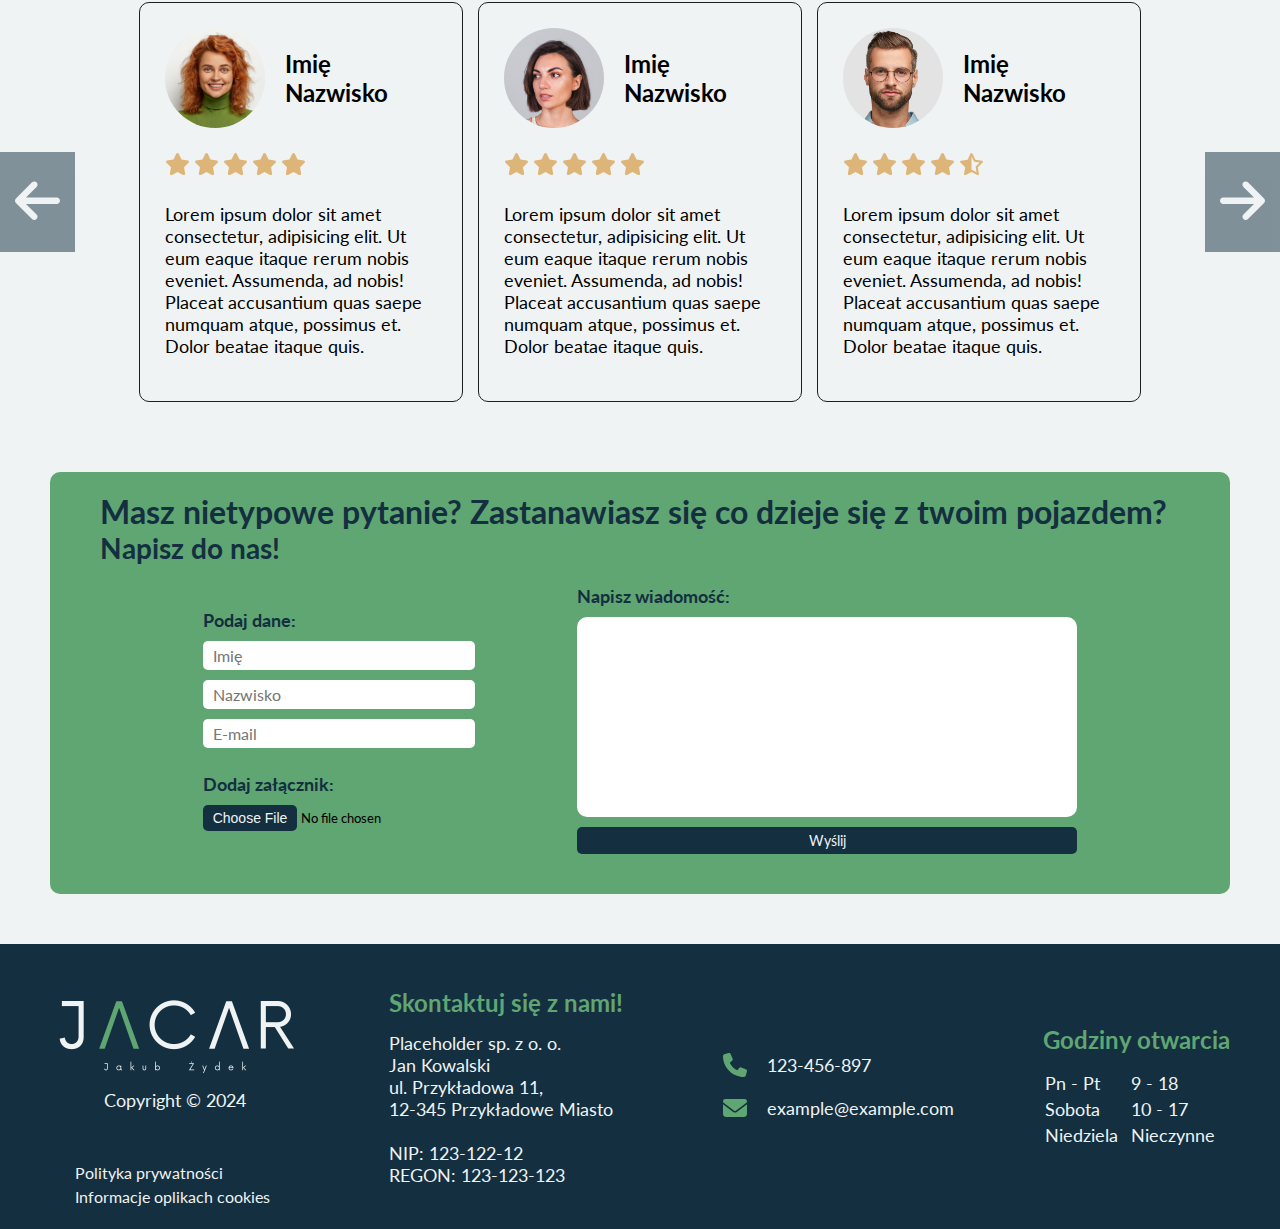
==== commit e58a46a7: "Added services subpage and responsiveness" ====
--- a/index.html
+++ b/index.html
@@ -15,19 +15,19 @@
         <nav>
             <img src="./assets/logo.png" alt="logo" class="logo-header">
             <ul class="menu">
-                <li><a href="#why-us">Dlaczego my?</a></li>
-                <li><a href="#testimonials">Poznaj opinie</a></li>
-                <li><a href="#contact-form">Napisz do nas</a></li>
-                <li><a href="#">Umów się</a></li>
+                <li><a href="./index.html"><b>Strona główna</b></a></li>
+                <li><a href="./meet-us.html">Poznaj ekipę</a></li>
+                <li><a href="./services.html">Usługi</a></li>
+                <li><a href="./make-an-appointment.html">Umów się</a></li>
               </ul>
               <div class="menu-toggle">
                 <svg xmlns="http://www.w3.org/2000/svg" viewBox="0 0 448 512"><!--!Font Awesome Free 6.5.2 by @fontawesome - https://fontawesome.com License - https://fontawesome.com/license/free Copyright 2024 Fonticons, Inc.--><path d="M0 96C0 78.3 14.3 64 32 64H416c17.7 0 32 14.3 32 32s-14.3 32-32 32H32C14.3 128 0 113.7 0 96zM0 256c0-17.7 14.3-32 32-32H416c17.7 0 32 14.3 32 32s-14.3 32-32 32H32c-17.7 0-32-14.3-32-32zM448 416c0 17.7-14.3 32-32 32H32c-17.7 0-32-14.3-32-32s14.3-32 32-32H416c17.7 0 32 14.3 32 32z"/></svg>
               </div>
               <ul class="menu-dropdown">
-                <li><a href="#why-us">Dlaczego my?</a></li>
-                <li><a href="#testimonials">Poznaj opinie</a></li>
-                <li><a href="#contact-form">Napisz do nas</a></li>
-                <li><a href="#">Umów się</a></li>
+                <li><a href="./index.html"><b>Strona główna</b></a></li>
+                <li><a href="./meet-us.html">Poznaj ekipę</a></li>
+                <li><a href="./services.html">Usługi</a></li>
+                <li><a href="./make-an-appointment.html">Umów się</a></li>
               </ul>
         </nav>
         <div class="hero">
--- a/style.css
+++ b/style.css
@@ -368,4 +368,148 @@
 
 .opening-hours table {
     line-height: 24px;
+}
+
+
+
+/* meet-us.html */
+
+.meet-us {
+    padding: 50px 100px;
+    display: flex;
+    flex-direction: column;
+    align-items: center;
+}
+
+.meet-us h2 {
+    font-size: 32px;
+}
+
+.meet-us p {
+    font-size: 18px;
+    margin: 20px 0;
+}
+
+.main-employee {
+    display: flex;
+    gap: 50px;
+    margin-bottom: 50px;
+}
+
+.main-employee .employee-img {
+    min-width: 500px;
+    height: 300px;
+    background: url('./assets/main-employee.jpg');
+    background-size: cover;
+    display: inline-block;
+}
+
+.main-employee .employee-description {
+    display: flex;
+    flex-direction: column;
+    gap: 20px;
+}
+
+.employees {
+    display: flex;
+    justify-content: space-between;
+    align-items: center;
+}
+
+.employee {
+    max-width: 30%;
+}
+
+.employee-1 {
+    background: url('./assets/employee-1.jpg');
+}
+
+.employee-2 {
+    background: url('./assets/employee-2.jpg');
+}
+
+.employee-3 {
+    background: url('./assets/employee-3.jpg');
+}
+
+.employee .employee-img {
+    margin-bottom: 20px;
+    width: 100%;
+    height: 250px;
+    background-size: cover;
+    background-repeat: no-repeat;
+}
+
+.employee .employee-description {
+    display: flex;
+    flex-direction: column;
+    gap: 10px;
+}
+
+
+/* services.html */
+
+.services-section {
+    margin: 50px auto;
+    width: 60%;
+}
+
+.services-section h2 {
+    font-size: 32px;
+    margin-top: 25px;
+    margin-bottom: 25px;
+}
+
+.services-grid {
+    display: grid;
+    grid-template-columns: repeat(3, 1fr);
+    gap: 50px;
+}
+
+.service-1 {
+    background: url('./assets/service-1.jpg');
+}
+
+.service-2 {
+    background: url('./assets/service-2.jpg');
+}
+
+.service-3 {
+    background: url('./assets/service-3.jpg');
+}
+
+.service-4 {
+    background: url('./assets/service-4.jpg');
+}
+
+.service-5 {
+    background: url('./assets/service-5.jpg');
+}
+
+.service-6 {
+    background: url('./assets/service-6.jpg');
+}
+
+.service-7 {
+    background: url('./assets/service-7.jpg');
+}
+
+.service-8 {
+    background: url('./assets/service-8.jpg');
+}
+
+.service {
+    display: flex;
+    flex-direction: column;
+    justify-content: flex-end;
+    height: 300px;
+    background-size: cover;
+}
+
+.service h3 {
+    font-size: 24px;
+    text-align: center;
+    color: #60a672;
+    background-color: #122e40bf;
+    padding: 10px;
 }--- a/style-breakpoints.css
+++ b/style-breakpoints.css
@@ -1,6 +1,8 @@
 /* tablets */
 
 @media (max-width: 1140px) {
+  /* index.html */
+
   .hero h1 {
     font-size: 48px;
   }
@@ -18,7 +20,8 @@
     text-align: center;
   }
 
-  .why-us h2, .why-us ul {
+  .why-us h2,
+  .why-us ul {
     width: auto;
   }
 
@@ -39,7 +42,8 @@
     padding: 0;
   }
 
-  .testimonials-slider .card:nth-child(2), .testimonials-slider .card:nth-child(4) {
+  .testimonials-slider .card:nth-child(2),
+  .testimonials-slider .card:nth-child(4) {
     display: none;
   }
 
@@ -73,16 +77,18 @@
     gap: 20px;
   }
 
-  .contact-form .left-side, .contact-form .right-side {
+  .contact-form .left-side,
+  .contact-form .right-side {
     justify-content: center;
     align-items: center;
     text-align: center;
   }
 
-  .contact-form input, .contact-form button {
+  .contact-form input,
+  .contact-form button {
     width: 100%;
   }
-  
+
   footer {
     flex-direction: column;
     gap: 20px;
@@ -93,73 +99,142 @@
     flex-direction: column;
     gap: 20px;
   }
+
+  /* meet-us.html */
+
+  .main-employee,
+  .employees {
+    flex-direction: column;
+    gap: 20px;
+  }
+
+  .main-employee .employee-img {
+    min-width: 100%;
+  }
+
+  .employee,
+  .main-employee {
+    max-width: 100%;
+  }
+
+  /* services.html */
+
+  .services-grid {
+    grid-template-columns: repeat(2, 1fr);
+  }
 }
 
 /* phones */
 
 @media (max-width: 721px) {
-
-    nav {
-        padding-right: 65px;
-    }
-
-    .menu {
-        display: none;
-    }
-
-    .menu-toggle {
-        display: block;
-        cursor: pointer;
-    }
-
-    .menu-dropdown.active {
-        display: block;
-        position: absolute;
-        background-color: #132f40;
-        padding: 15px 30px;
-        top: 80px;
-        border-radius: 10px;
-        right: 0;
-        z-index: 999;
-    }
-
-    .menu-dropdown.active ul {
-        display: flex;
-        flex-direction: column;
-    }
-
-    .menu-dropdown.active a {
-        color: #eff3f4;
-        font-size: 18px;
-    }
-
-    .menu-dropdown.active li {
-        margin-top: 10px;
-        display: flex;
-        justify-content: center;
-    }
-
-    .menu-dropdown.active li:last-child {
-        margin-top: 20px;
-        background-color: #60a672;
-        padding: 5px 10px;
-        border-radius: 10px;
-    }
-
-    .menu-toggle svg {
-        width: 25px;
-        fill: #eff3f4;
-    }
-
-    .why-us {
-        height: auto;
-    }
-
-    .testimonials, .testimonials-slider {
-        height: auto;
-    }
-
-    .contact-form textarea {
-        width: 350px;
-    }
+  /* index.html */
+
+  nav {
+    padding-right: 65px;
+  }
+
+  .menu {
+    display: none;
+  }
+
+  .menu-toggle {
+    display: block;
+    cursor: pointer;
+  }
+
+  .menu-dropdown.active {
+    display: block;
+    position: absolute;
+    background-color: #132f40;
+    padding: 15px 30px;
+    top: 80px;
+    border-radius: 10px;
+    right: 0;
+    z-index: 999;
+  }
+
+  .menu-dropdown.active ul {
+    display: flex;
+    flex-direction: column;
+  }
+
+  .menu-dropdown.active a {
+    color: #eff3f4;
+    font-size: 18px;
+  }
+
+  .menu-dropdown.active li {
+    margin-top: 10px;
+    display: flex;
+    justify-content: center;
+  }
+
+  .menu-dropdown.active li:last-child {
+    margin-top: 20px;
+    background-color: #60a672;
+    padding: 5px 10px;
+    border-radius: 10px;
+  }
+
+  .menu-toggle svg {
+    width: 25px;
+    fill: #eff3f4;
+  }
+
+  .why-us {
+    height: auto;
+  }
+
+  .testimonials,
+  .testimonials-slider {
+    height: auto;
+  }
+
+  .contact-form textarea {
+    width: 350px;
+  }
+
+  /* meet-us.html */
+
+  .meet-us {
+    padding: 20px 20px;
+  }
+
+  .main-employee {
+    min-width: auto;
+  }
+
+  .meet-us h2 {
+    font-size: 24px;
+  }
+
+  .meet-us p {
+    font-size: 16px;
+  }
+
+  /* services.html */
+
+  .services-section {
+    margin: 0;
+    width: 100%;
+    padding: 25px;
+    margin-bottom: 25px;
+  }
+
+  .services-section h2 {
+    font-size: 24px;
+  }
+
+  .services-grid {
+    display: flex;
+    flex-direction: column;
+  }
+
+  .service {
+    height: 200px;
+  }
+
+  .service h3 {
+    font-size: 20px;
+  }
 }
